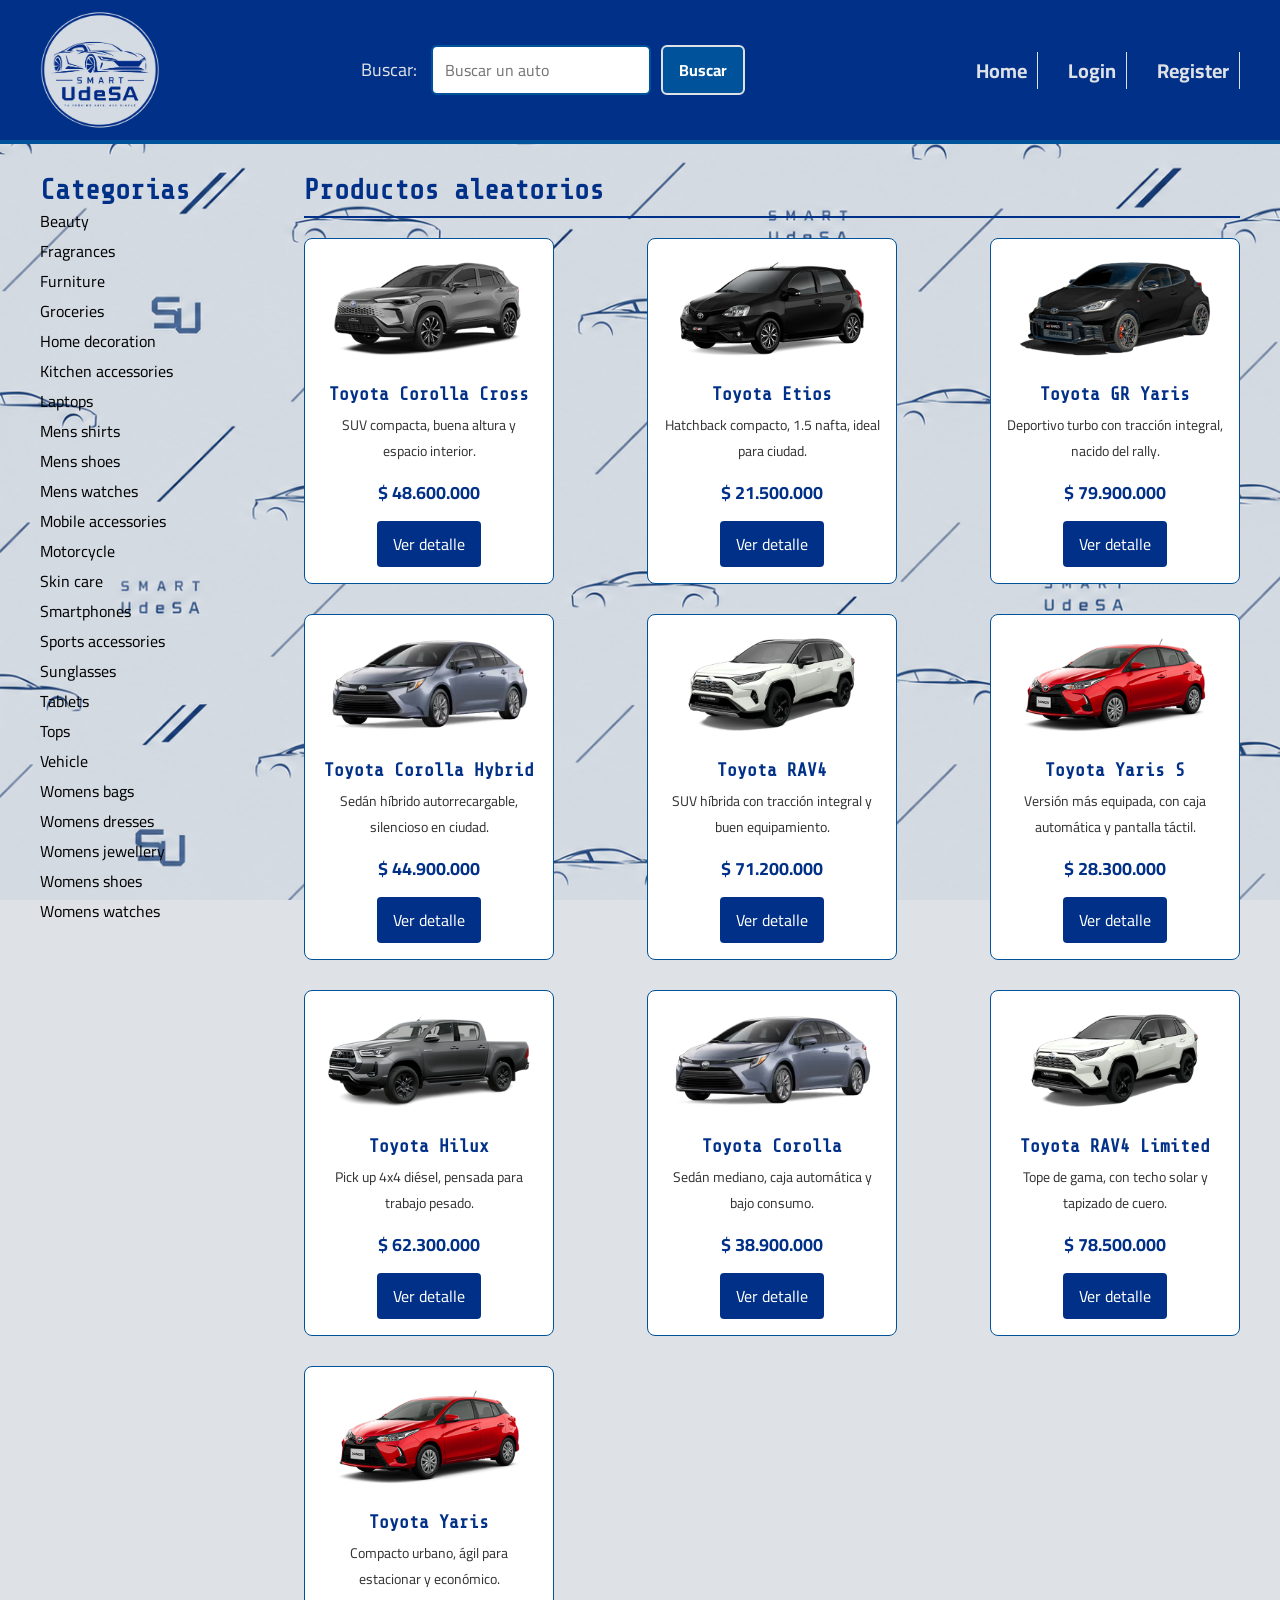
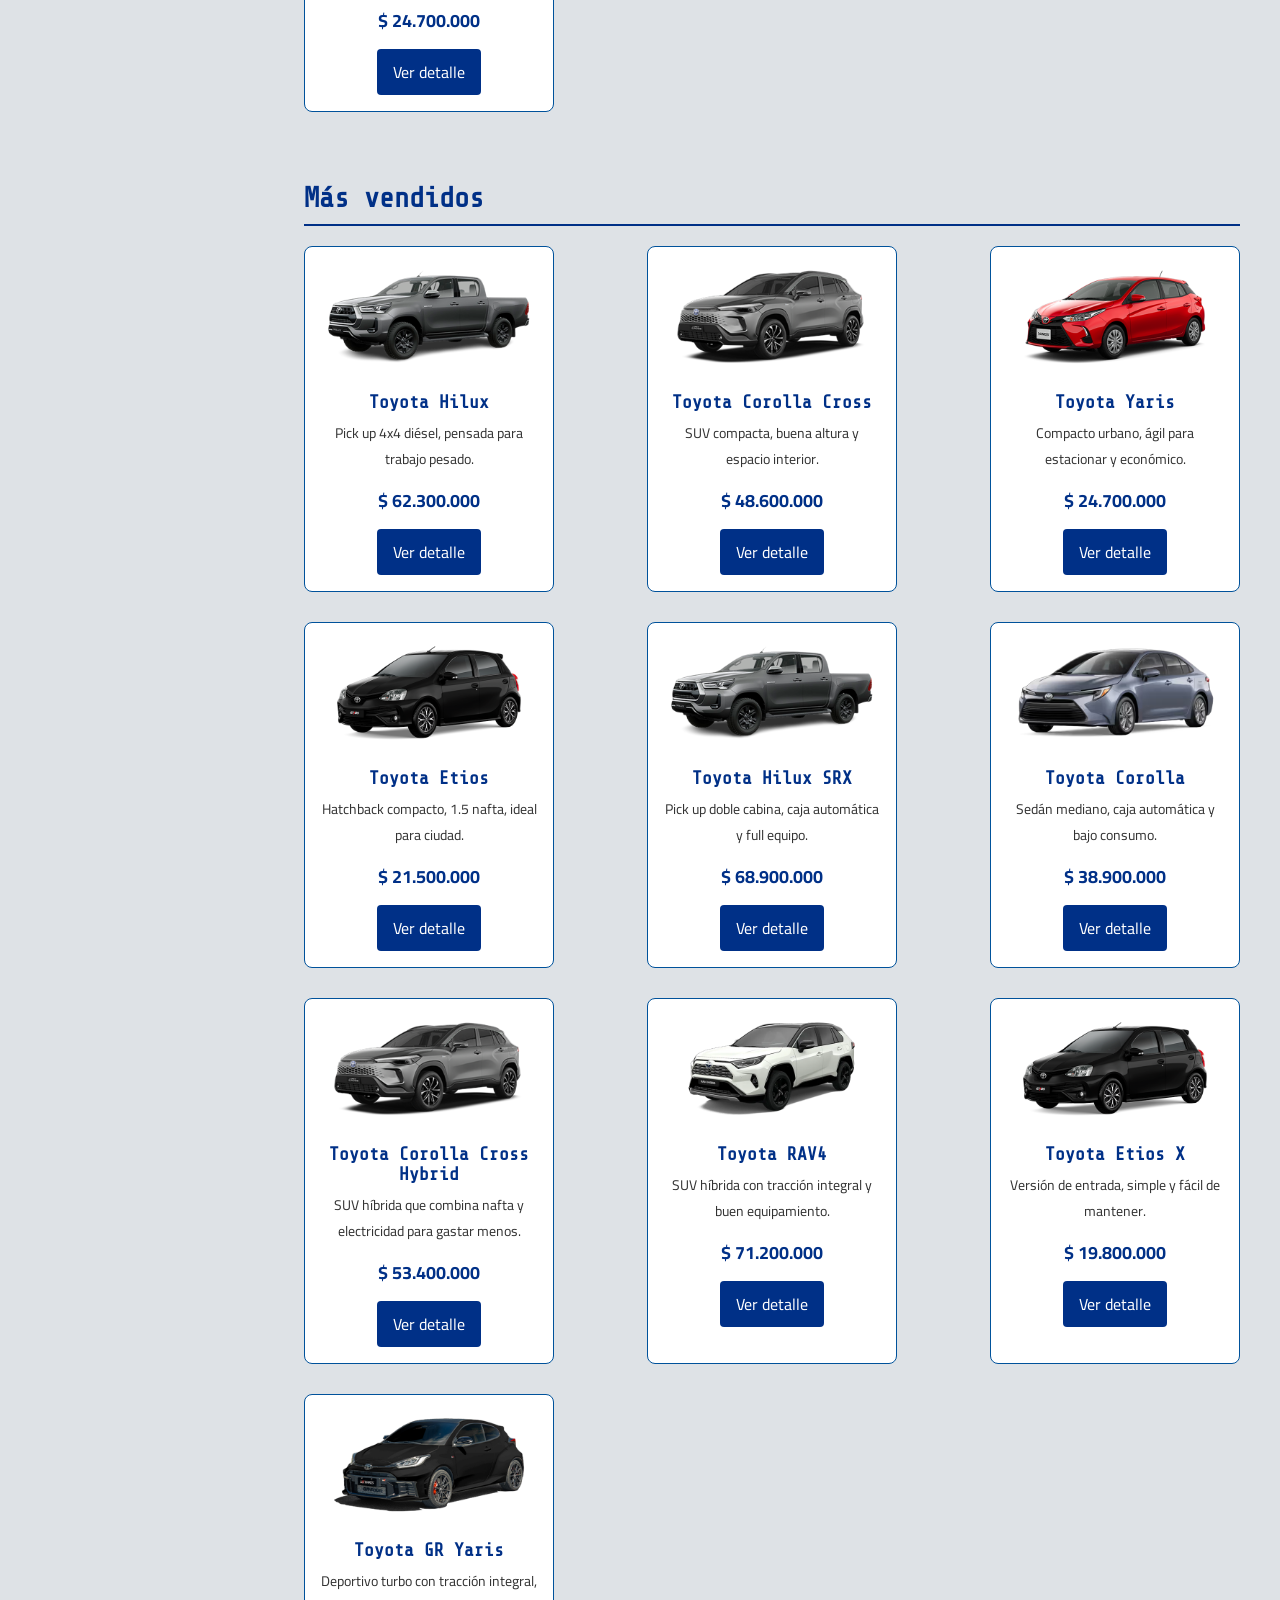
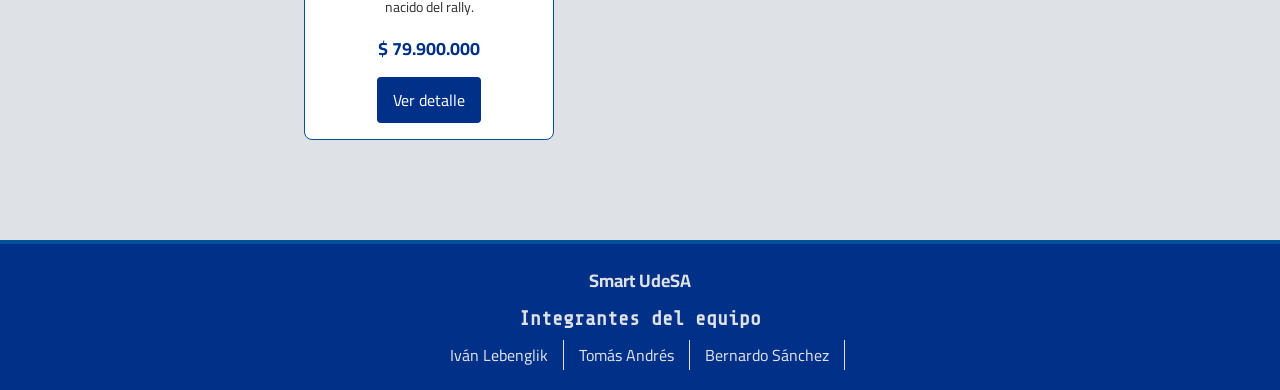
==== index.html @ 61d6f035 "buscador" ====
<!DOCTYPE html>
<html lang="es">

<head>
    <meta charset="UTF-8">
    <meta name="viewport" content="width=device-width, initial-scale=1.0">
    <title>Home | Smart UdeSA</title>
    <link rel="preconnect" href="https://fonts.googleapis.com">
    <link rel="preconnect" href="https://fonts.gstatic.com" crossorigin>
    <link href="https://fonts.googleapis.com/css2?family=Cairo:wght@400;700&amp;family=Share+Tech+Mono&amp;display=swap" rel="stylesheet">
    <link rel="stylesheet" href="./css/styles.css">
</head>

<body>

    <header>

        <a class="logo" href="./index.html">
            <img src="./img/logoSmart.png" alt="Smart UdeSA">
        </a>

         <form class="buscador" action="./search-results.html" method="GET">
            <div>
                <label for="busqueda">Buscar:</label>
                <input id="busqueda" type="text" name="busqueda" value="" placeholder="Buscar un auto">
            </div>
            <div>
                <button type="submit">Buscar</button>
            </div>
        </form>

        <nav class="menu-principal">
            <ul>
                <li><a href="./index.html">Home</a></li>
                <li><a href="./login.html">Login</a></li>
                <li><a href="./register.html">Register</a></li>
            </ul>
        </nav>

       
    </header>

    <main>

        <aside>

            <nav class="nav-categorias">

                <h2>Categorias</h2>

                <ul class="menu-categorias">
                    <li><a href="./category.html">Beauty</a></li>
                    <li><a href="./category.html">Fragrances</a></li>
                    <li><a href="./category.html">Furniture</a></li>
                    <li><a href="./category.html">Groceries</a></li>
                    <li><a href="./category.html">Home decoration</a></li>
                    <li><a href="./category.html">Kitchen accessories</a></li>
                    <li><a href="./category.html">Laptops</a></li>
                    <li><a href="./category.html">Mens shirts</a></li>
                    <li><a href="./category.html">Mens shoes</a></li>
                    <li><a href="./category.html">Mens watches</a></li>
                    <li><a href="./category.html">Mobile accessories</a></li>
                    <li><a href="./category.html">Motorcycle</a></li>
                    <li><a href="./category.html">Skin care</a></li>
                    <li><a href="./category.html">Smartphones</a></li>
                    <li><a href="./category.html">Sports accessories</a></li>
                    <li><a href="./category.html">Sunglasses</a></li>
                    <li><a href="./category.html">Tablets</a></li>
                    <li><a href="./category.html">Tops</a></li>
                    <li><a href="./category.html">Vehicle</a></li>
                    <li><a href="./category.html">Womens bags</a></li>
                    <li><a href="./category.html">Womens dresses</a></li>
                    <li><a href="./category.html">Womens jewellery</a></li>
                    <li><a href="./category.html">Womens shoes</a></li>
                    <li><a href="./category.html">Womens watches</a></li>
                </ul>

            </nav>

        </aside>

        <div class="contenido-home">

            <section class="productos-aleatorios">

                <h2>Productos aleatorios</h2>

                <div class="grilla-home">

                    <article class="producto">
                        <img src="./img/corolla-cross.png" alt="Toyota Corolla Cross">
                        <h3>Toyota Corolla Cross</h3>
                        <p class="descripcion">SUV compacta, buena altura y espacio interior.</p>
                        <p class="precio">$ 48.600.000</p>
                        <a class="ver-detalle" href="./product.html">Ver detalle</a>
                    </article>

                    <article class="producto">
                        <img src="./img/etios.png" alt="Toyota Etios">
                        <h3>Toyota Etios</h3>
                        <p class="descripcion">Hatchback compacto, 1.5 nafta, ideal para ciudad.</p>
                        <p class="precio">$ 21.500.000</p>
                        <a class="ver-detalle" href="./product.html">Ver detalle</a>
                    </article>

                    <article class="producto">
                        <img src="./img/gr-yaris.png" alt="Toyota GR Yaris">
                        <h3>Toyota GR Yaris</h3>
                        <p class="descripcion">Deportivo turbo con tracción integral, nacido del rally.</p>
                        <p class="precio">$ 79.900.000</p>
                        <a class="ver-detalle" href="./product.html">Ver detalle</a>
                    </article>

                    <article class="producto">
                        <img src="./img/corolla.png" alt="Toyota Corolla Hybrid">
                        <h3>Toyota Corolla Hybrid</h3>
                        <p class="descripcion">Sedán híbrido autorrecargable, silencioso en ciudad.</p>
                        <p class="precio">$ 44.900.000</p>
                        <a class="ver-detalle" href="./product.html">Ver detalle</a>
                    </article>

                    <article class="producto">
                        <img src="./img/rav4.png" alt="Toyota RAV4">
                        <h3>Toyota RAV4</h3>
                        <p class="descripcion">SUV híbrida con tracción integral y buen equipamiento.</p>
                        <p class="precio">$ 71.200.000</p>
                        <a class="ver-detalle" href="./product.html">Ver detalle</a>
                    </article>

                    <article class="producto">
                        <img src="./img/yaris.png" alt="Toyota Yaris S">
                        <h3>Toyota Yaris S</h3>
                        <p class="descripcion">Versión más equipada, con caja automática y pantalla táctil.</p>
                        <p class="precio">$ 28.300.000</p>
                        <a class="ver-detalle" href="./product.html">Ver detalle</a>
                    </article>

                    <article class="producto">
                        <img src="./img/hilux.png" alt="Toyota Hilux">
                        <h3>Toyota Hilux</h3>
                        <p class="descripcion">Pick up 4x4 diésel, pensada para trabajo pesado.</p>
                        <p class="precio">$ 62.300.000</p>
                        <a class="ver-detalle" href="./product.html">Ver detalle</a>
                    </article>

                    <article class="producto">
                        <img src="./img/corolla.png" alt="Toyota Corolla">
                        <h3>Toyota Corolla</h3>
                        <p class="descripcion">Sedán mediano, caja automática y bajo consumo.</p>
                        <p class="precio">$ 38.900.000</p>
                        <a class="ver-detalle" href="./product.html">Ver detalle</a>
                    </article>

                    <article class="producto">
                        <img src="./img/rav4.png" alt="Toyota RAV4 Limited">
                        <h3>Toyota RAV4 Limited</h3>
                        <p class="descripcion">Tope de gama, con techo solar y tapizado de cuero.</p>
                        <p class="precio">$ 78.500.000</p>
                        <a class="ver-detalle" href="./product.html">Ver detalle</a>
                    </article>

                    <article class="producto">
                        <img src="./img/yaris.png" alt="Toyota Yaris">
                        <h3>Toyota Yaris</h3>
                        <p class="descripcion">Compacto urbano, ágil para estacionar y económico.</p>
                        <p class="precio">$ 24.700.000</p>
                        <a class="ver-detalle" href="./product.html">Ver detalle</a>
                    </article>

                </div>

            </section>

            <section class="mas-vendidos">

                <h2>Más vendidos</h2>

                <div class="grilla-home">

                    <article class="producto">
                        <img src="./img/hilux.png" alt="Toyota Hilux">
                        <h3>Toyota Hilux</h3>
                        <p class="descripcion">Pick up 4x4 diésel, pensada para trabajo pesado.</p>
                        <p class="precio">$ 62.300.000</p>
                        <a class="ver-detalle" href="./product.html">Ver detalle</a>
                    </article>

                    <article class="producto">
                        <img src="./img/corolla-cross.png" alt="Toyota Corolla Cross">
                        <h3>Toyota Corolla Cross</h3>
                        <p class="descripcion">SUV compacta, buena altura y espacio interior.</p>
                        <p class="precio">$ 48.600.000</p>
                        <a class="ver-detalle" href="./product.html">Ver detalle</a>
                    </article>

                    <article class="producto">
                        <img src="./img/yaris.png" alt="Toyota Yaris">
                        <h3>Toyota Yaris</h3>
                        <p class="descripcion">Compacto urbano, ágil para estacionar y económico.</p>
                        <p class="precio">$ 24.700.000</p>
                        <a class="ver-detalle" href="./product.html">Ver detalle</a>
                    </article>

                    <article class="producto">
                        <img src="./img/etios.png" alt="Toyota Etios">
                        <h3>Toyota Etios</h3>
                        <p class="descripcion">Hatchback compacto, 1.5 nafta, ideal para ciudad.</p>
                        <p class="precio">$ 21.500.000</p>
                        <a class="ver-detalle" href="./product.html">Ver detalle</a>
                    </article>

                    <article class="producto">
                        <img src="./img/hilux.png" alt="Toyota Hilux SRX">
                        <h3>Toyota Hilux SRX</h3>
                        <p class="descripcion">Pick up doble cabina, caja automática y full equipo.</p>
                        <p class="precio">$ 68.900.000</p>
                        <a class="ver-detalle" href="./product.html">Ver detalle</a>
                    </article>

                    <article class="producto">
                        <img src="./img/corolla.png" alt="Toyota Corolla">
                        <h3>Toyota Corolla</h3>
                        <p class="descripcion">Sedán mediano, caja automática y bajo consumo.</p>
                        <p class="precio">$ 38.900.000</p>
                        <a class="ver-detalle" href="./product.html">Ver detalle</a>
                    </article>

                    <article class="producto">
                        <img src="./img/corolla-cross.png" alt="Toyota Corolla Cross Hybrid">
                        <h3>Toyota Corolla Cross Hybrid</h3>
                        <p class="descripcion">SUV híbrida que combina nafta y electricidad para gastar menos.</p>
                        <p class="precio">$ 53.400.000</p>
                        <a class="ver-detalle" href="./product.html">Ver detalle</a>
                    </article>

                    <article class="producto">
                        <img src="./img/rav4.png" alt="Toyota RAV4">
                        <h3>Toyota RAV4</h3>
                        <p class="descripcion">SUV híbrida con tracción integral y buen equipamiento.</p>
                        <p class="precio">$ 71.200.000</p>
                        <a class="ver-detalle" href="./product.html">Ver detalle</a>
                    </article>

                    <article class="producto">
                        <img src="./img/etios.png" alt="Toyota Etios X">
                        <h3>Toyota Etios X</h3>
                        <p class="descripcion">Versión de entrada, simple y fácil de mantener.</p>
                        <p class="precio">$ 19.800.000</p>
                        <a class="ver-detalle" href="./product.html">Ver detalle</a>
                    </article>

                    <article class="producto">
                        <img src="./img/gr-yaris.png" alt="Toyota GR Yaris">
                        <h3>Toyota GR Yaris</h3>
                        <p class="descripcion">Deportivo turbo con tracción integral, nacido del rally.</p>
                        <p class="precio">$ 79.900.000</p>
                        <a class="ver-detalle" href="./product.html">Ver detalle</a>
                    </article>

                </div>

            </section>

        </div>

    </main>

    <footer>

        <p>Smart UdeSA</p>

        <h2>Integrantes del equipo</h2>

        <ul class="integrantes">
            <li>Iván Lebenglik</li>
            <li>Tomás Andrés</li>
            <li>Bernardo Sánchez</li>
        </ul>

    </footer>

</body>

</html>
---- css/styles.css ----
/* 1. Reset y base (Ivan) */

* {
    box-sizing: border-box;
    margin: 0;
    padding: 0;
}

ul,
ol {
    list-style: none;
}

li {
    list-style: none;
}

a {
    text-decoration: none;
    color: #000;
}

body {
    font-family: "Cairo", sans-serif;
    font-size: 16px;
    color: #333333;
    background-color: #dee2e6;
    background-image: url("../img/backSmartUdesa.png");
    background-repeat: no-repeat;
    background-size: cover;
    background-attachment: fixed;
}

h1,
h2,
h3 {
    font-family: "Share Tech Mono", monospace;
    color: #003087;
}

h1 {
    font-size: 36px;
}

h2 {
    font-size: 28px;
}

h3 {
    font-size: 20px;
}

main {
    display: flex;
    flex-direction: row;
    flex-wrap: wrap;
    justify-content: space-between;
    padding: 30px 40px;
}

/* 2. Header y nav superior (Ivan) */

header {
    display: flex;
    flex-direction: row;
    flex-wrap: wrap;
    justify-content: space-between;
    align-items: center;
    padding: 10px 40px;
    background-color: #003087;
    border-bottom: 4px solid #00529B;
}

.logo img {
    display: block;
    width: 120px;
    height: 120px;
}

.menu-principal ul {
    display: flex;
    flex-direction: row;
    justify-content: flex-end;
}

.menu-principal li {
    margin-left: 20px;
    border-right: 1px solid #dee2e6;
}

.menu-principal a {
    padding: 0 10px;
    color: #dee2e6;
    font-size: 20px;
    font-weight: bold;
}

.buscador {
    display: flex;
    flex-direction: row;
    align-items: center;
}

.buscador label {
    margin-right: 10px;
    color: #dee2e6;
    font-size: 18px;
}

.buscador input {
    width: 220px;
    padding: 8px 12px;
    border: 2px solid #00529B;
    border-radius: 6px;
    font-family: "Cairo", sans-serif;
    font-size: 16px;
}

.buscador button {
    margin-left: 10px;
    padding: 8px 16px;
    background-color: #00529B;
    color: #ffffff;
    border: 2px solid #dee2e6;
    border-radius: 6px;
    font-family: "Cairo", sans-serif;
    font-size: 16px;
    font-weight: bold;
}

/* 3. Menu de categorias (Tomas) */

/* 4. Footer (Ivan) */

footer {
    display: flex;
    flex-direction: column;
    align-items: center;
    padding: 20px 40px;
    background-color: #003087;
    color: #dee2e6;
    border-top: 4px solid #00529B;
}

footer p {
    font-size: 18px;
    font-weight: bold;
}

footer h2 {
    margin: 10px 0;
    color: #dee2e6;
    font-size: 20px;
}

.integrantes {
    display: flex;
    flex-direction: row;
    flex-wrap: wrap;
    justify-content: center;
}

.integrantes li {
    padding: 0 15px;
    border-right: 1px solid #dee2e6;
}

/* 5. Tarjeta de producto (Bernardo) */
.producto {
    background-color: #ffffff;
    border: 1px solid #00529B;
    border-radius: 8px;
    padding: 16px;
    width: 250px;
    text-align: center;
}

.producto img {
    width: 100%;
    border-radius: 4px;
}

.producto h3 {
    color: #003087;
    font-size: 18px;
    margin-top: 12px;
    margin-bottom: 8px;
}

.producto .descripcion {
    color: #333333;
    font-size: 14px;
    margin-bottom: 12px;
}

.producto .precio {
    color: #003087;
    font-size: 18px;
    font-weight: bold;
    margin-bottom: 12px;
}

.producto .ver-detalle {
    display: inline-block;
    background-color: #003087;
    color: #ffffff;
    padding: 8px 16px;
    border-radius: 4px;
    text-decoration: none;
}

/* 6. Home (Ivan) */

.contenido-home {
    width: 78%;
}

.productos-aleatorios,
.mas-vendidos {
    width: 100%;
    margin-bottom: 40px;
}

.productos-aleatorios h2,
.mas-vendidos h2 {
    margin-bottom: 20px;
    padding-bottom: 10px;
    border-bottom: 2px solid #003087;
}

.grilla-home {
    display: flex;
    flex-direction: row;
    flex-wrap: wrap;
    justify-content: space-between;
}

.grilla-home article {
    margin-bottom: 30px;
}

/* 7. Categoria y busqueda (Bernardo) */

/* 8. Detalle de producto (Tomas) */

/* 9. Login y registro (Tomas) */

.button{
    font-size: 20px;
    padding: 8px 16px;
}

.login{
width: 400px;
margin: 150px auto;
padding: 30px;
 justify-content: center;
 align-items: center;
 font-size: 20px;
 background-color: #dee2e6;
 border: solid #003087;

}

.login-field{
   width: 100%;
   border: 2px solid #003087;
   padding: 12px;
   margin: 15px 0;
   box-sizing: border-box;
}

.login-field2{
width: 100%;
     margin: 15px 0;
  
}

.register{
width: 400px;
    margin: 150px auto;
    padding: 30px;
    text-align: left;
    font-size: 20px;
   background-color: #dee2e6;
    border: solid  #003087;
}

.register-field{
     width: 100%;
     border: 2px solid  #003087;
     padding: 12px;
     margin: 15px 0;
     box-sizing: border-box;
}

.register-field2{
width: 100%;
     margin: 15px 0;
   
}

.producto1{
    display: flex;
    margin: 15px;
    width: 1180px;
    justify-content: space-around;
    flex-wrap: wrap;
    flex-direction: row;
    padding: 50px;

}




/* ========== RESPONSIVE (siempre al final) ========== */
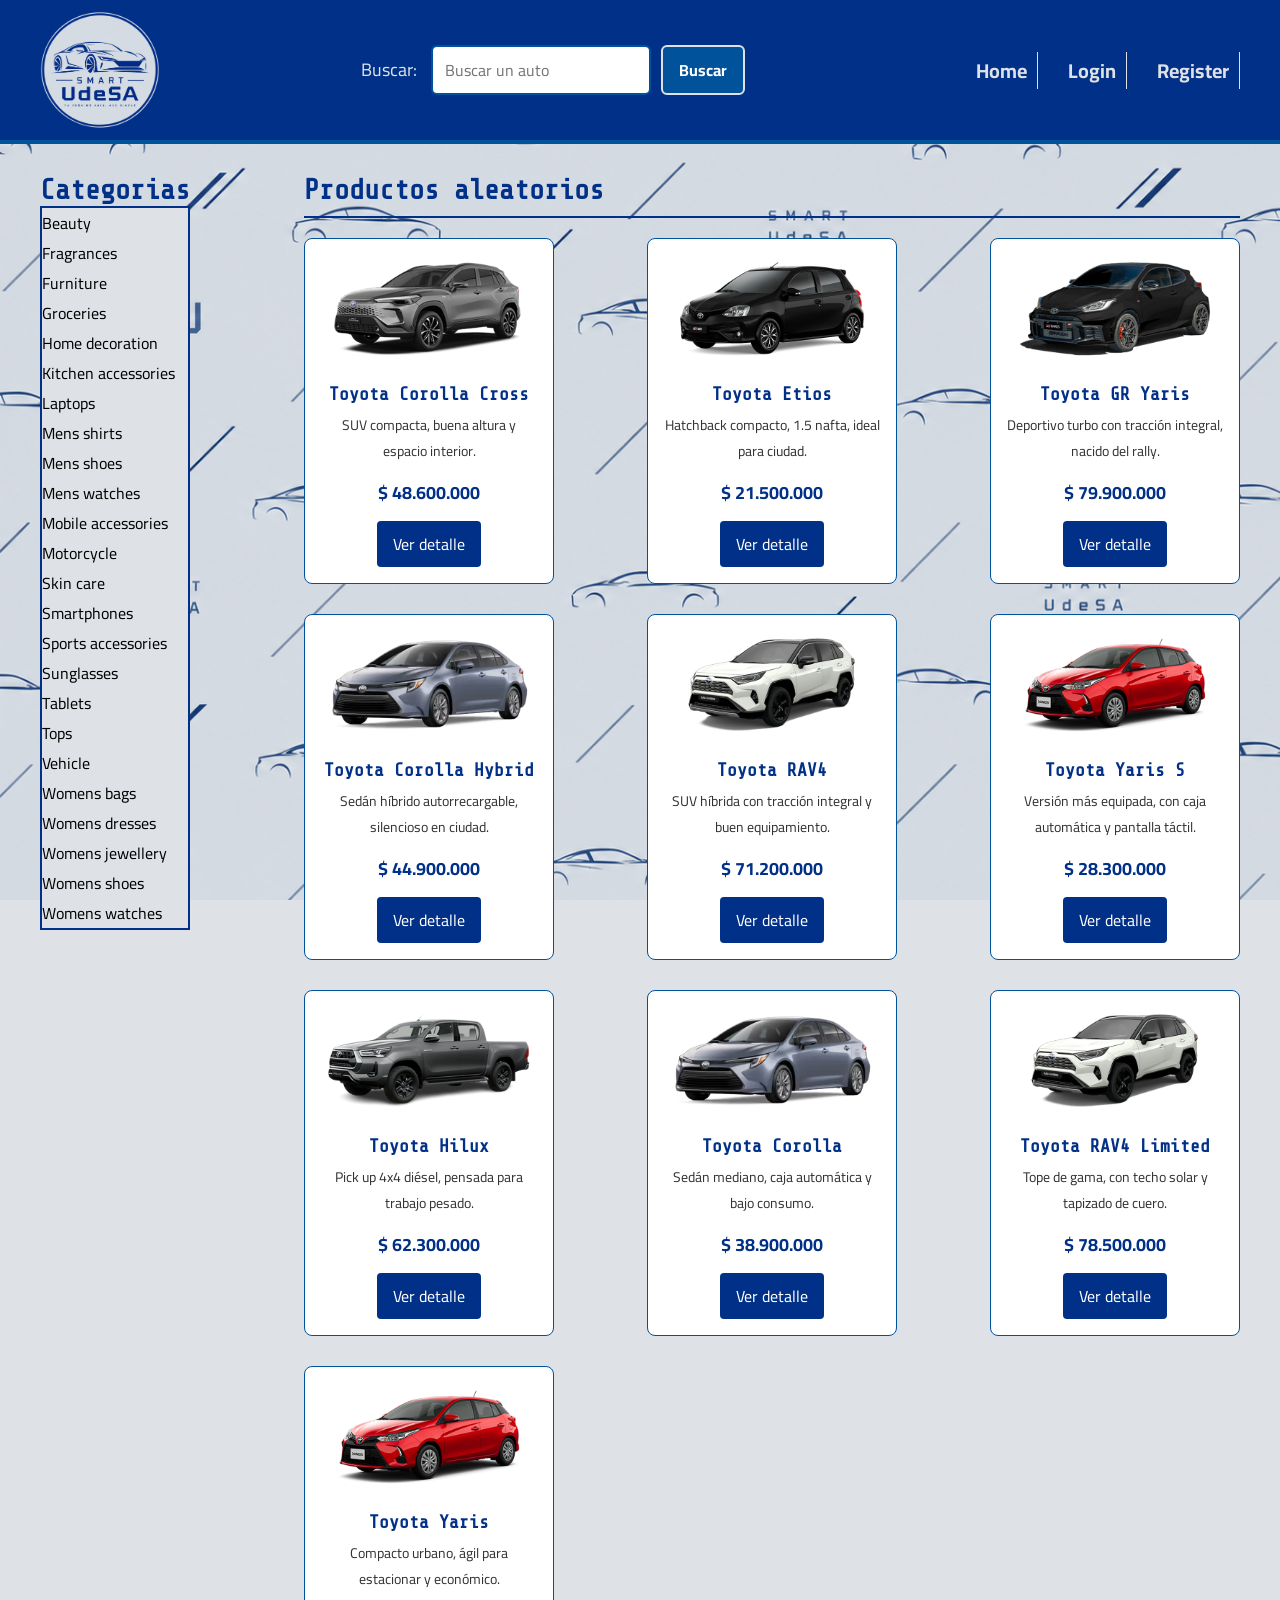
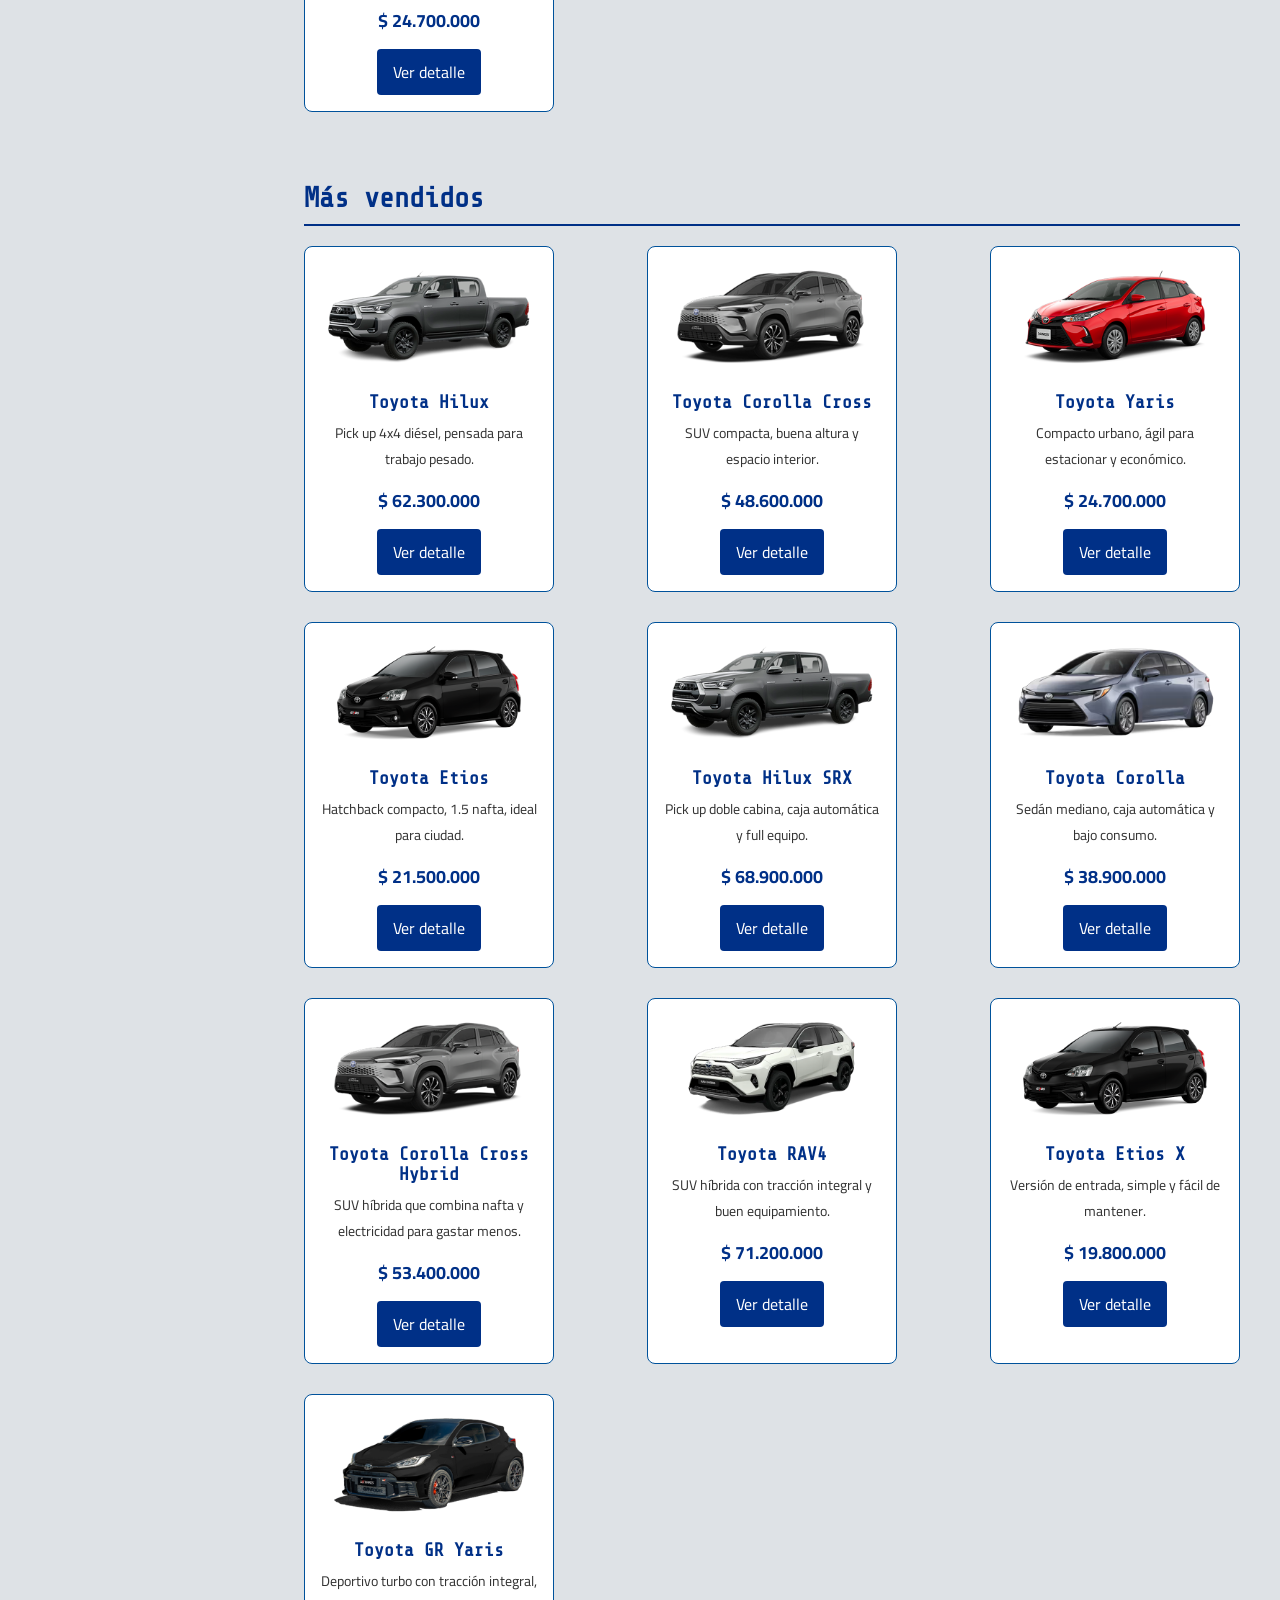
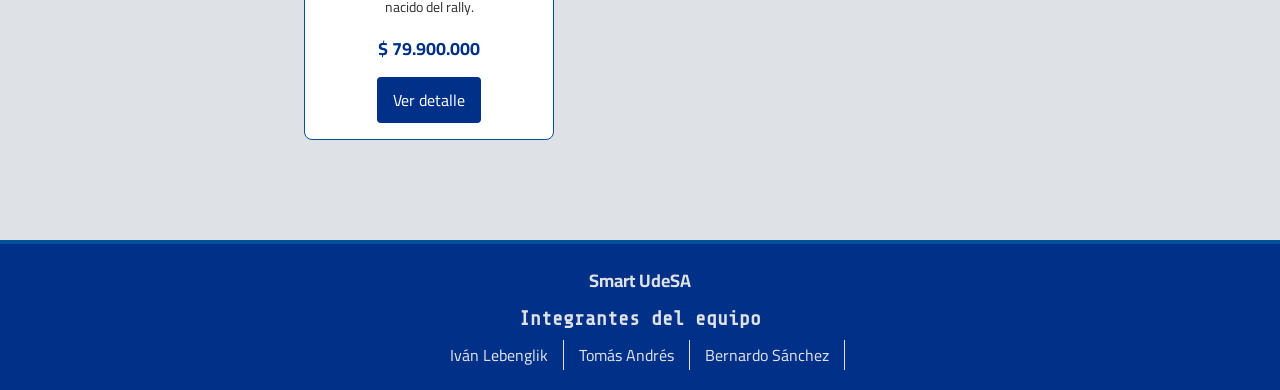
==== commit 60cb87e9: "detalles" ====
--- a/index.html
+++ b/index.html
@@ -19,7 +19,7 @@
             <img src="./img/logoSmart.png" alt="Smart UdeSA">
         </a>
 
-         <form class="buscador" action="./search-results.html" method="GET">
+         <form class="buscador" action="./product.html" method="GET">
             <div>
                 <label for="busqueda">Buscar:</label>
                 <input id="busqueda" type="text" name="busqueda" value="" placeholder="Buscar un auto">
--- a/css/styles.css
+++ b/css/styles.css
@@ -311,6 +311,10 @@
 
 }
 
+.menu-categorias{
+    background-color: #dee2e6;
+    border: 2px solid #003087;
+}
 
 
 
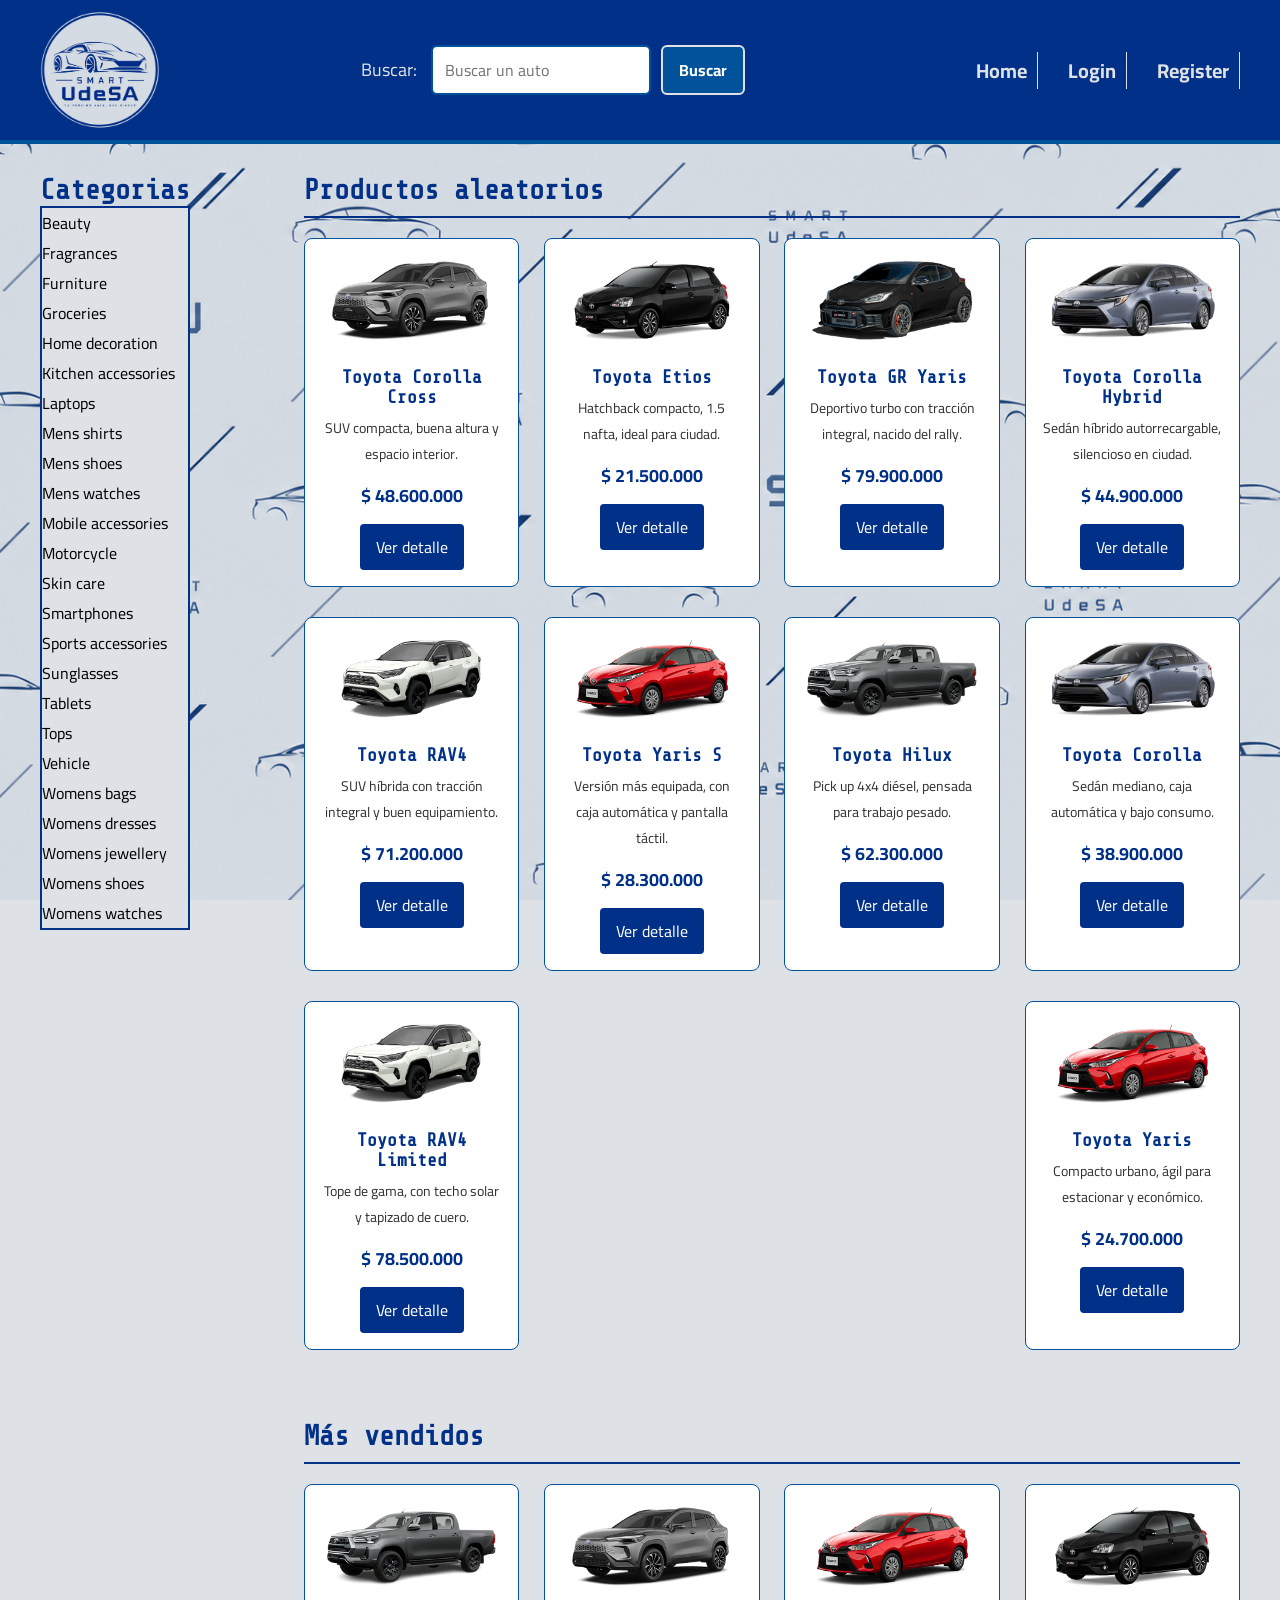
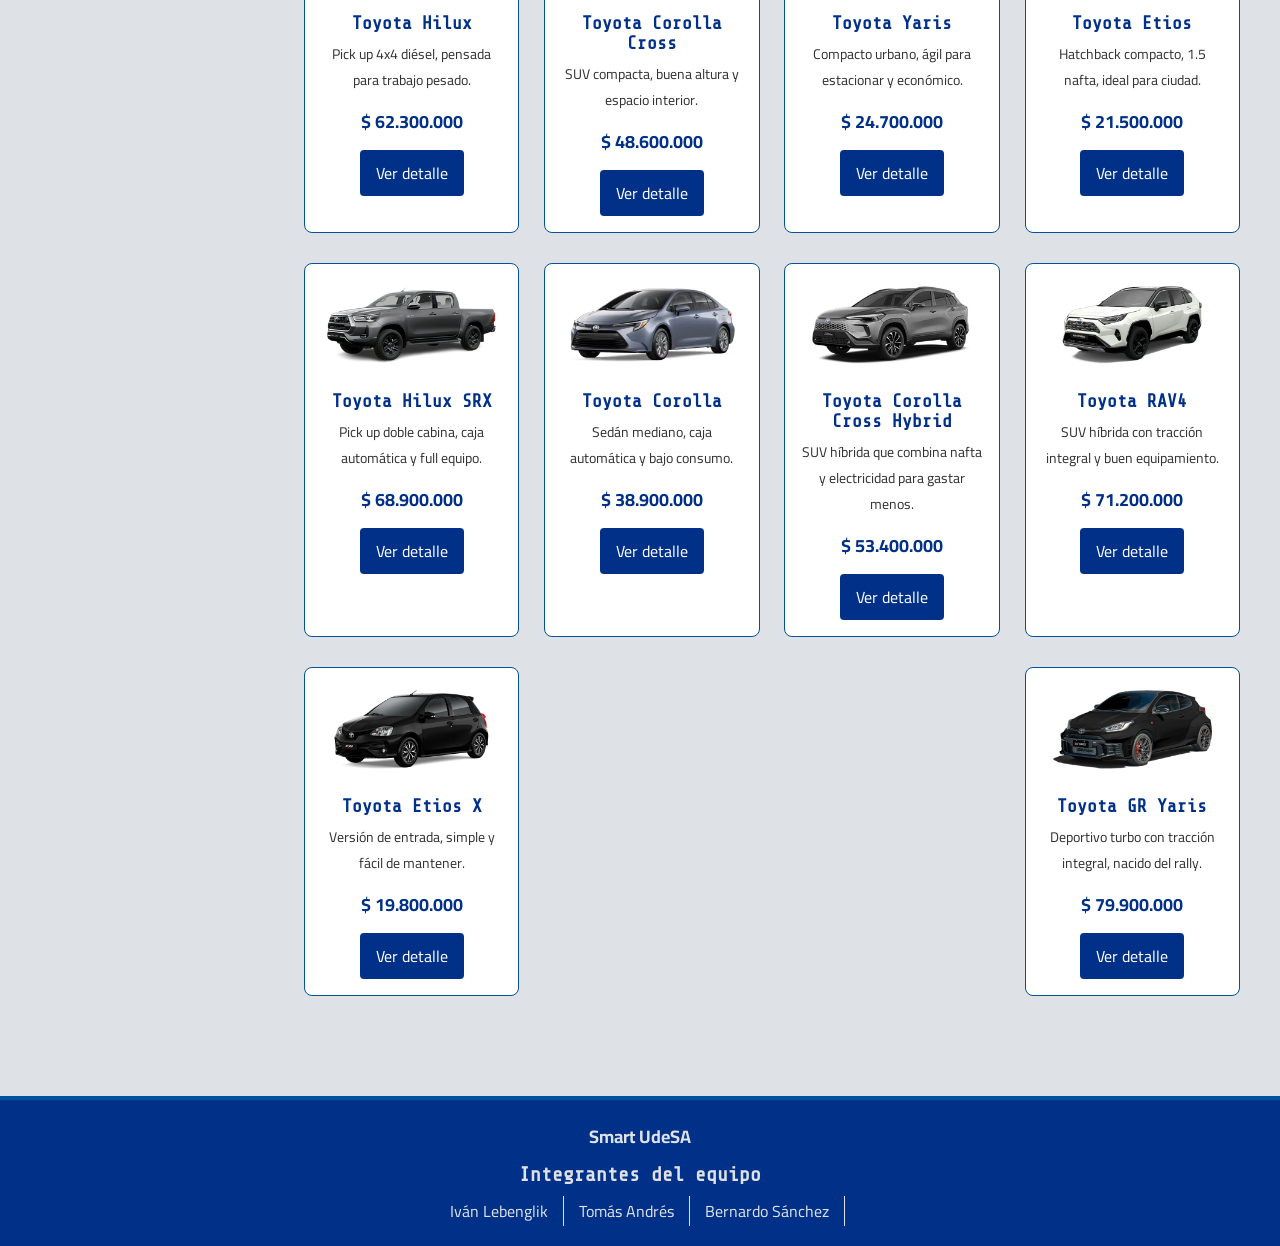
==== commit 807b5bfb: "menu de categorias en category y arreglos de consigna" ====
--- a/index.html
+++ b/index.html
@@ -16,10 +16,10 @@
     <header>
 
         <a class="logo" href="./index.html">
-            <img src="./img/logoSmart.png" alt="Smart UdeSA">
+            <img src="./img/logo-smart.png" alt="Smart UdeSA">
         </a>
 
-         <form class="buscador" action="./product.html" method="GET">
+        <form class="buscador" action="./search-results.html" method="GET">
             <div>
                 <label for="busqueda">Buscar:</label>
                 <input id="busqueda" type="text" name="busqueda" value="" placeholder="Buscar un auto">
@@ -37,7 +37,6 @@
             </ul>
         </nav>
 
-       
     </header>
 
     <main>
--- a/css/styles.css
+++ b/css/styles.css
@@ -25,7 +25,7 @@
     font-size: 16px;
     color: #333333;
     background-color: #dee2e6;
-    background-image: url("../img/backSmartUdesa.png");
+    background-image: url("../img/fondo-smart.png");
     background-repeat: no-repeat;
     background-size: cover;
     background-attachment: fixed;
@@ -130,6 +130,11 @@
 
 /* 3. Menu de categorias (Tomas) */
 
+.menu-categorias {
+    background-color: #dee2e6;
+    border: 2px solid #003087;
+}
+
 /* 4. Footer (Ivan) */
 
 footer {
@@ -171,7 +176,7 @@
     border: 1px solid #00529B;
     border-radius: 8px;
     padding: 16px;
-    width: 250px;
+    width: 23%;
     text-align: center;
 }
 
@@ -241,81 +246,102 @@
 
 /* 7. Categoria y busqueda (Bernardo) */
 
+.categoria,
+.resultados {
+    width: 78%;
+}
+
+.categoria h1,
+.resultados h1 {
+    margin-bottom: 20px;
+    padding-bottom: 10px;
+    border-bottom: 2px solid #003087;
+}
+
+.grilla-productos {
+    display: flex;
+    flex-direction: row;
+    flex-wrap: wrap;
+    justify-content: space-between;
+}
+
+.grilla-productos .producto {
+    margin-bottom: 30px;
+}
+
 /* 8. Detalle de producto (Tomas) */
 
+.contenido-producto {
+    width: 78%;
+}
+
+.detalle-producto,
+.reviews {
+    background-color: #dee2e6;
+    border: 1px solid #003087;
+    border-radius: 8px;
+    padding: 20px;
+    margin: 20px;
+}
+
 /* 9. Login y registro (Tomas) */
 
-.button{
+.button {
     font-size: 20px;
     padding: 8px 16px;
 }
 
-.login{
-width: 400px;
-margin: 150px auto;
-padding: 30px;
- justify-content: center;
- align-items: center;
- font-size: 20px;
- background-color: #dee2e6;
- border: solid #003087;
-
-}
-
-.login-field{
-   width: 100%;
-   border: 2px solid #003087;
-   padding: 12px;
-   margin: 15px 0;
-   box-sizing: border-box;
-}
-
-.login-field2{
-width: 100%;
-     margin: 15px 0;
-  
-}
-
-.register{
-width: 400px;
-    margin: 150px auto;
-    padding: 30px;
-    text-align: left;
-    font-size: 20px;
-   background-color: #dee2e6;
-    border: solid  #003087;
-}
-
-.register-field{
-     width: 100%;
-     border: 2px solid  #003087;
-     padding: 12px;
-     margin: 15px 0;
-     box-sizing: border-box;
-}
-
-.register-field2{
-width: 100%;
-     margin: 15px 0;
-   
-}
-
-.producto1{
-    display: flex;
-    margin: 15px;
-    width: 1180px;
-    justify-content: space-around;
-    flex-wrap: wrap;
-    flex-direction: row;
-    padding: 50px;
-
-}
-
-.menu-categorias{
-    background-color: #dee2e6;
+.login {
+    width: 400px;
+    padding: 15px;
+    font-size: 20px;
+    background-color: #dee2e6;
+    border: 3px solid #003087;
+}
+
+.login-field {
+    width: 100%;
     border: 2px solid #003087;
-}
-
-
+    padding: 12px;
+    margin: 15px 0;
+}
+
+.login-accion {
+    width: 100%;
+    margin: 15px 0;
+}
+
+.register {
+    width: 400px;
+    padding: 15px;
+    font-size: 20px;
+    background-color: #dee2e6;
+    border: 3px solid #003087;
+}
+
+.formulario-centrado {
+    height: 80vh;
+    justify-content: center;
+    align-items: center;
+}
+
+.register-field {
+    width: 100%;
+    border: 2px solid #003087;
+    padding: 12px;
+    margin: 15px 0;
+}
+
+.register-accion {
+    width: 100%;
+    margin: 15px 0;
+}
 
 /* ========== RESPONSIVE (siempre al final) ========== */
+
+@media (max-width:420px){
+    
+}
+
+
+
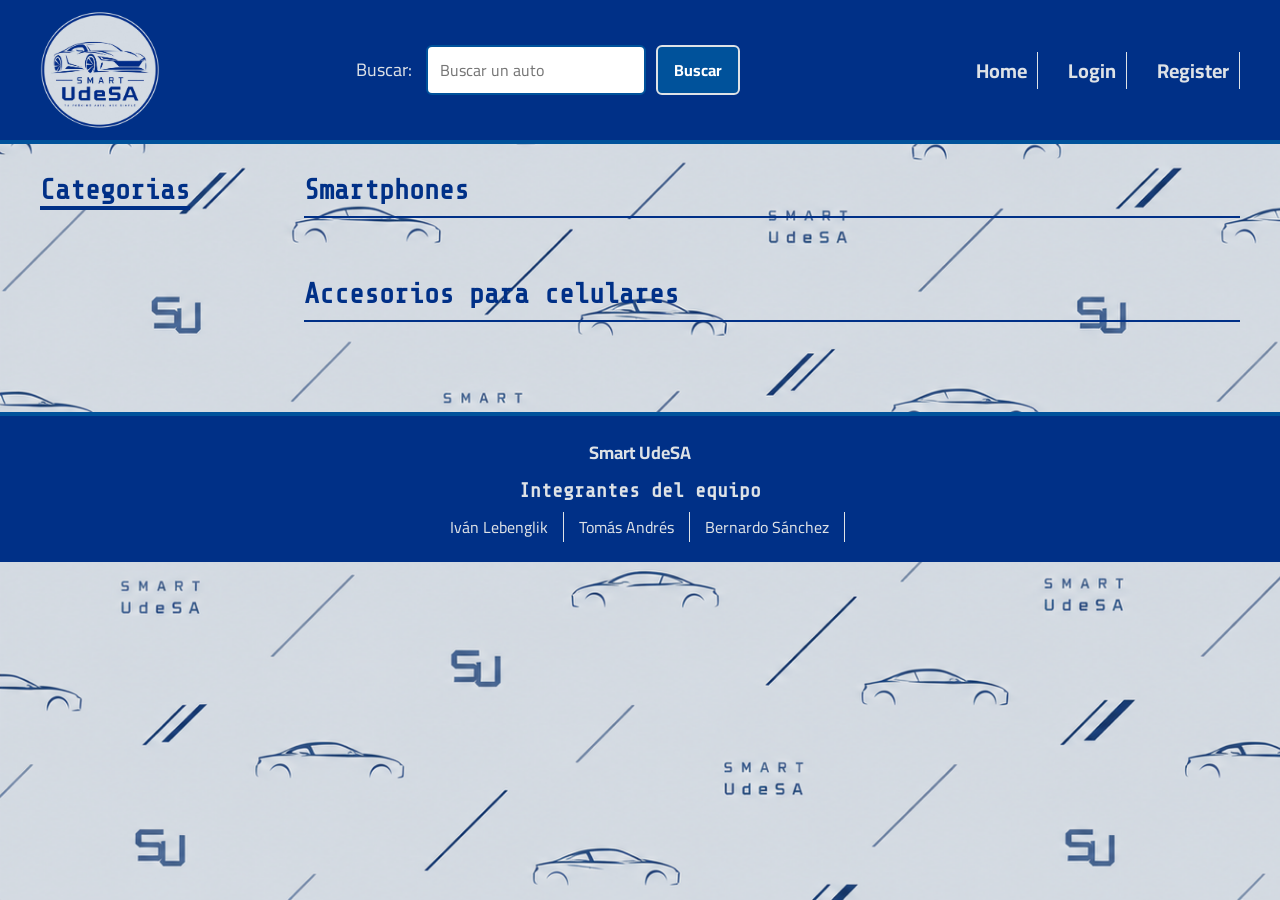
==== commit 729a4111: "js del home, buscador y menu de categorias" ====
--- a/index.html
+++ b/index.html
@@ -27,13 +27,16 @@
             <div>
                 <button type="submit">Buscar</button>
             </div>
+            <p class="error-buscador"></p>
         </form>
 
         <nav class="menu-principal">
             <ul>
                 <li><a href="./index.html">Home</a></li>
-                <li><a href="./login.html">Login</a></li>
-                <li><a href="./register.html">Register</a></li>
+                <li class="item-login"><a href="./login.html">Login</a></li>
+                <li class="item-register"><a href="./register.html">Register</a></li>
+                <li class="item-bienvenida"></li>
+                <li class="item-logout"><a href="#">Logout</a></li>
             </ul>
         </nav>
 
@@ -48,30 +51,6 @@
                 <h2>Categorias</h2>
 
                 <ul class="menu-categorias">
-                    <li><a href="./category.html">Beauty</a></li>
-                    <li><a href="./category.html">Fragrances</a></li>
-                    <li><a href="./category.html">Furniture</a></li>
-                    <li><a href="./category.html">Groceries</a></li>
-                    <li><a href="./category.html">Home decoration</a></li>
-                    <li><a href="./category.html">Kitchen accessories</a></li>
-                    <li><a href="./category.html">Laptops</a></li>
-                    <li><a href="./category.html">Mens shirts</a></li>
-                    <li><a href="./category.html">Mens shoes</a></li>
-                    <li><a href="./category.html">Mens watches</a></li>
-                    <li><a href="./category.html">Mobile accessories</a></li>
-                    <li><a href="./category.html">Motorcycle</a></li>
-                    <li><a href="./category.html">Skin care</a></li>
-                    <li><a href="./category.html">Smartphones</a></li>
-                    <li><a href="./category.html">Sports accessories</a></li>
-                    <li><a href="./category.html">Sunglasses</a></li>
-                    <li><a href="./category.html">Tablets</a></li>
-                    <li><a href="./category.html">Tops</a></li>
-                    <li><a href="./category.html">Vehicle</a></li>
-                    <li><a href="./category.html">Womens bags</a></li>
-                    <li><a href="./category.html">Womens dresses</a></li>
-                    <li><a href="./category.html">Womens jewellery</a></li>
-                    <li><a href="./category.html">Womens shoes</a></li>
-                    <li><a href="./category.html">Womens watches</a></li>
                 </ul>
 
             </nav>
@@ -80,181 +59,21 @@
 
         <div class="contenido-home">
 
-            <section class="productos-aleatorios">
+            <section class="celulares">
 
-                <h2>Productos aleatorios</h2>
+                <h2>Smartphones</h2>
 
                 <div class="grilla-home">
-
-                    <article class="producto">
-                        <img src="./img/corolla-cross.png" alt="Toyota Corolla Cross">
-                        <h3>Toyota Corolla Cross</h3>
-                        <p class="descripcion">SUV compacta, buena altura y espacio interior.</p>
-                        <p class="precio">$ 48.600.000</p>
-                        <a class="ver-detalle" href="./product.html">Ver detalle</a>
-                    </article>
-
-                    <article class="producto">
-                        <img src="./img/etios.png" alt="Toyota Etios">
-                        <h3>Toyota Etios</h3>
-                        <p class="descripcion">Hatchback compacto, 1.5 nafta, ideal para ciudad.</p>
-                        <p class="precio">$ 21.500.000</p>
-                        <a class="ver-detalle" href="./product.html">Ver detalle</a>
-                    </article>
-
-                    <article class="producto">
-                        <img src="./img/gr-yaris.png" alt="Toyota GR Yaris">
-                        <h3>Toyota GR Yaris</h3>
-                        <p class="descripcion">Deportivo turbo con tracción integral, nacido del rally.</p>
-                        <p class="precio">$ 79.900.000</p>
-                        <a class="ver-detalle" href="./product.html">Ver detalle</a>
-                    </article>
-
-                    <article class="producto">
-                        <img src="./img/corolla.png" alt="Toyota Corolla Hybrid">
-                        <h3>Toyota Corolla Hybrid</h3>
-                        <p class="descripcion">Sedán híbrido autorrecargable, silencioso en ciudad.</p>
-                        <p class="precio">$ 44.900.000</p>
-                        <a class="ver-detalle" href="./product.html">Ver detalle</a>
-                    </article>
-
-                    <article class="producto">
-                        <img src="./img/rav4.png" alt="Toyota RAV4">
-                        <h3>Toyota RAV4</h3>
-                        <p class="descripcion">SUV híbrida con tracción integral y buen equipamiento.</p>
-                        <p class="precio">$ 71.200.000</p>
-                        <a class="ver-detalle" href="./product.html">Ver detalle</a>
-                    </article>
-
-                    <article class="producto">
-                        <img src="./img/yaris.png" alt="Toyota Yaris S">
-                        <h3>Toyota Yaris S</h3>
-                        <p class="descripcion">Versión más equipada, con caja automática y pantalla táctil.</p>
-                        <p class="precio">$ 28.300.000</p>
-                        <a class="ver-detalle" href="./product.html">Ver detalle</a>
-                    </article>
-
-                    <article class="producto">
-                        <img src="./img/hilux.png" alt="Toyota Hilux">
-                        <h3>Toyota Hilux</h3>
-                        <p class="descripcion">Pick up 4x4 diésel, pensada para trabajo pesado.</p>
-                        <p class="precio">$ 62.300.000</p>
-                        <a class="ver-detalle" href="./product.html">Ver detalle</a>
-                    </article>
-
-                    <article class="producto">
-                        <img src="./img/corolla.png" alt="Toyota Corolla">
-                        <h3>Toyota Corolla</h3>
-                        <p class="descripcion">Sedán mediano, caja automática y bajo consumo.</p>
-                        <p class="precio">$ 38.900.000</p>
-                        <a class="ver-detalle" href="./product.html">Ver detalle</a>
-                    </article>
-
-                    <article class="producto">
-                        <img src="./img/rav4.png" alt="Toyota RAV4 Limited">
-                        <h3>Toyota RAV4 Limited</h3>
-                        <p class="descripcion">Tope de gama, con techo solar y tapizado de cuero.</p>
-                        <p class="precio">$ 78.500.000</p>
-                        <a class="ver-detalle" href="./product.html">Ver detalle</a>
-                    </article>
-
-                    <article class="producto">
-                        <img src="./img/yaris.png" alt="Toyota Yaris">
-                        <h3>Toyota Yaris</h3>
-                        <p class="descripcion">Compacto urbano, ágil para estacionar y económico.</p>
-                        <p class="precio">$ 24.700.000</p>
-                        <a class="ver-detalle" href="./product.html">Ver detalle</a>
-                    </article>
 
                 </div>
 
             </section>
 
-            <section class="mas-vendidos">
+            <section class="accesorios">
 
-                <h2>Más vendidos</h2>
+                <h2>Accesorios para celulares</h2>
 
                 <div class="grilla-home">
-
-                    <article class="producto">
-                        <img src="./img/hilux.png" alt="Toyota Hilux">
-                        <h3>Toyota Hilux</h3>
-                        <p class="descripcion">Pick up 4x4 diésel, pensada para trabajo pesado.</p>
-                        <p class="precio">$ 62.300.000</p>
-                        <a class="ver-detalle" href="./product.html">Ver detalle</a>
-                    </article>
-
-                    <article class="producto">
-                        <img src="./img/corolla-cross.png" alt="Toyota Corolla Cross">
-                        <h3>Toyota Corolla Cross</h3>
-                        <p class="descripcion">SUV compacta, buena altura y espacio interior.</p>
-                        <p class="precio">$ 48.600.000</p>
-                        <a class="ver-detalle" href="./product.html">Ver detalle</a>
-                    </article>
-
-                    <article class="producto">
-                        <img src="./img/yaris.png" alt="Toyota Yaris">
-                        <h3>Toyota Yaris</h3>
-                        <p class="descripcion">Compacto urbano, ágil para estacionar y económico.</p>
-                        <p class="precio">$ 24.700.000</p>
-                        <a class="ver-detalle" href="./product.html">Ver detalle</a>
-                    </article>
-
-                    <article class="producto">
-                        <img src="./img/etios.png" alt="Toyota Etios">
-                        <h3>Toyota Etios</h3>
-                        <p class="descripcion">Hatchback compacto, 1.5 nafta, ideal para ciudad.</p>
-                        <p class="precio">$ 21.500.000</p>
-                        <a class="ver-detalle" href="./product.html">Ver detalle</a>
-                    </article>
-
-                    <article class="producto">
-                        <img src="./img/hilux.png" alt="Toyota Hilux SRX">
-                        <h3>Toyota Hilux SRX</h3>
-                        <p class="descripcion">Pick up doble cabina, caja automática y full equipo.</p>
-                        <p class="precio">$ 68.900.000</p>
-                        <a class="ver-detalle" href="./product.html">Ver detalle</a>
-                    </article>
-
-                    <article class="producto">
-                        <img src="./img/corolla.png" alt="Toyota Corolla">
-                        <h3>Toyota Corolla</h3>
-                        <p class="descripcion">Sedán mediano, caja automática y bajo consumo.</p>
-                        <p class="precio">$ 38.900.000</p>
-                        <a class="ver-detalle" href="./product.html">Ver detalle</a>
-                    </article>
-
-                    <article class="producto">
-                        <img src="./img/corolla-cross.png" alt="Toyota Corolla Cross Hybrid">
-                        <h3>Toyota Corolla Cross Hybrid</h3>
-                        <p class="descripcion">SUV híbrida que combina nafta y electricidad para gastar menos.</p>
-                        <p class="precio">$ 53.400.000</p>
-                        <a class="ver-detalle" href="./product.html">Ver detalle</a>
-                    </article>
-
-                    <article class="producto">
-                        <img src="./img/rav4.png" alt="Toyota RAV4">
-                        <h3>Toyota RAV4</h3>
-                        <p class="descripcion">SUV híbrida con tracción integral y buen equipamiento.</p>
-                        <p class="precio">$ 71.200.000</p>
-                        <a class="ver-detalle" href="./product.html">Ver detalle</a>
-                    </article>
-
-                    <article class="producto">
-                        <img src="./img/etios.png" alt="Toyota Etios X">
-                        <h3>Toyota Etios X</h3>
-                        <p class="descripcion">Versión de entrada, simple y fácil de mantener.</p>
-                        <p class="precio">$ 19.800.000</p>
-                        <a class="ver-detalle" href="./product.html">Ver detalle</a>
-                    </article>
-
-                    <article class="producto">
-                        <img src="./img/gr-yaris.png" alt="Toyota GR Yaris">
-                        <h3>Toyota GR Yaris</h3>
-                        <p class="descripcion">Deportivo turbo con tracción integral, nacido del rally.</p>
-                        <p class="precio">$ 79.900.000</p>
-                        <a class="ver-detalle" href="./product.html">Ver detalle</a>
-                    </article>
 
                 </div>
 
@@ -277,7 +96,11 @@
         </ul>
 
     </footer>
-
+    <script src="./js/index.js"></script>
+    <script src="./js/saludo.js"></script>
+    <script src="./js/logout.js"></script>
+    <script src="./js/buscador.js"></script>
+    <script src="./js/categorias.js"></script>
 </body>
 
 </html>
--- a/css/styles.css
+++ b/css/styles.css
@@ -1,5 +1,3 @@
-/* 1. Reset y base (Ivan) */
-
 * {
     box-sizing: border-box;
     margin: 0;
@@ -57,8 +55,6 @@
     justify-content: space-between;
     padding: 30px 40px;
 }
-
-/* 2. Header y nav superior (Ivan) */
 
 header {
     display: flex;
@@ -128,14 +124,21 @@
     font-weight: bold;
 }
 
-/* 3. Menu de categorias (Tomas) */
+.error-buscador {
+    margin-left: 10px;
+    color: #ffffff;
+}
+
+.item-bienvenida {
+    padding: 0 10px;
+    color: #dee2e6;
+    font-size: 20px;
+}
 
 .menu-categorias {
     background-color: #dee2e6;
     border: 2px solid #003087;
 }
-
-/* 4. Footer (Ivan) */
 
 footer {
     display: flex;
@@ -170,7 +173,6 @@
     border-right: 1px solid #dee2e6;
 }
 
-/* 5. Tarjeta de producto (Bernardo) */
 .producto {
     background-color: #ffffff;
     border: 1px solid #00529B;
@@ -214,20 +216,18 @@
     text-decoration: none;
 }
 
-/* 6. Home (Ivan) */
-
 .contenido-home {
     width: 78%;
 }
 
-.productos-aleatorios,
-.mas-vendidos {
+.celulares,
+.accesorios {
     width: 100%;
     margin-bottom: 40px;
 }
 
-.productos-aleatorios h2,
-.mas-vendidos h2 {
+.celulares h2,
+.accesorios h2 {
     margin-bottom: 20px;
     padding-bottom: 10px;
     border-bottom: 2px solid #003087;
@@ -243,8 +243,6 @@
 .grilla-home article {
     margin-bottom: 30px;
 }
-
-/* 7. Categoria y busqueda (Bernardo) */
 
 .categoria,
 .resultados {
@@ -269,10 +267,12 @@
     margin-bottom: 30px;
 }
 
-/* 8. Detalle de producto (Tomas) */
-
 .contenido-producto {
     width: 78%;
+}
+
+.detalle-producto img {
+    width: 60%;
 }
 
 .detalle-producto,
@@ -284,8 +284,6 @@
     margin: 20px;
 }
 
-/* 9. Login y registro (Tomas) */
-
 .button {
     font-size: 20px;
     padding: 8px 16px;
@@ -320,6 +318,8 @@
 }
 
 .formulario-centrado {
+    display: flex;
+    width: 78%;
     height: 80vh;
     justify-content: center;
     align-items: center;
@@ -337,11 +337,200 @@
     margin: 15px 0;
 }
 
-/* ========== RESPONSIVE (siempre al final) ========== */
-
-@media (max-width:420px){
-    
-}
-
-
-
+@media (max-width: 768px) {
+
+    main {
+        padding: 20px;
+    }
+
+}
+
+@media (max-width: 450px) {
+
+    main {
+        padding: 20px 10px;
+    }
+
+    h1 {
+        font-size: 28px;
+    }
+
+    h2 {
+        font-size: 24px;
+    }
+
+}
+
+@media (max-width: 768px) {
+
+    header {
+        padding: 10px 20px;
+    }
+
+    .logo {
+        order: 1;
+    }
+
+    .menu-principal {
+        order: 2;
+    }
+
+    .buscador {
+        order: 3;
+        width: 100%;
+        justify-content: center;
+        margin-top: 10px;
+    }
+
+    .logo img {
+        width: 90px;
+        height: 90px;
+    }
+
+}
+
+@media (max-width: 450px) {
+
+    header {
+        flex-direction: column;
+        padding: 10px;
+    }
+
+    .logo img {
+        width: 70px;
+        height: 70px;
+    }
+
+    .menu-principal {
+        margin-top: 10px;
+    }
+
+    .menu-principal li {
+        margin-left: 0;
+    }
+
+    .menu-principal a {
+        font-size: 18px;
+    }
+
+    .buscador input {
+        width: 150px;
+    }
+
+}
+
+@media (max-width: 768px) {
+
+    aside {
+        width: 100%;
+        margin-bottom: 20px;
+    }
+
+    .menu-categorias {
+        display: flex;
+        flex-direction: row;
+        flex-wrap: wrap;
+    }
+
+    .menu-categorias li {
+        width: 25%;
+        padding: 2px 5px;
+    }
+
+}
+
+@media (max-width: 450px) {
+
+    .menu-categorias li {
+        width: 50%;
+    }
+
+}
+
+@media (max-width: 450px) {
+
+    footer {
+        padding: 20px 10px;
+    }
+
+}
+
+@media (max-width: 768px) {
+
+    .producto {
+        width: 48%;
+    }
+
+}
+
+@media (max-width: 450px) {
+
+    .producto {
+        width: 100%;
+    }
+
+}
+
+@media (max-width: 768px) {
+
+    .contenido-home {
+        width: 100%;
+    }
+
+}
+
+@media (max-width: 768px) {
+
+    .categoria,
+    .resultados {
+        width: 100%;
+    }
+
+}
+
+@media (max-width: 768px) {
+
+    .contenido-producto {
+        width: 100%;
+    }
+
+    .detalle-producto img {
+        width: 80%;
+    }
+
+    .detalle-producto,
+    .reviews {
+        margin: 20px 0;
+    }
+
+}
+
+@media (max-width: 450px) {
+
+    .detalle-producto img {
+        width: 100%;
+    }
+
+    .detalle-producto,
+    .reviews {
+        padding: 15px;
+    }
+
+}
+
+@media (max-width: 768px) {
+
+    .formulario-centrado {
+        width: 100%;
+    }
+
+}
+
+@media (max-width: 450px) {
+
+    .login,
+    .register {
+        width: 100%;
+    }
+
+}
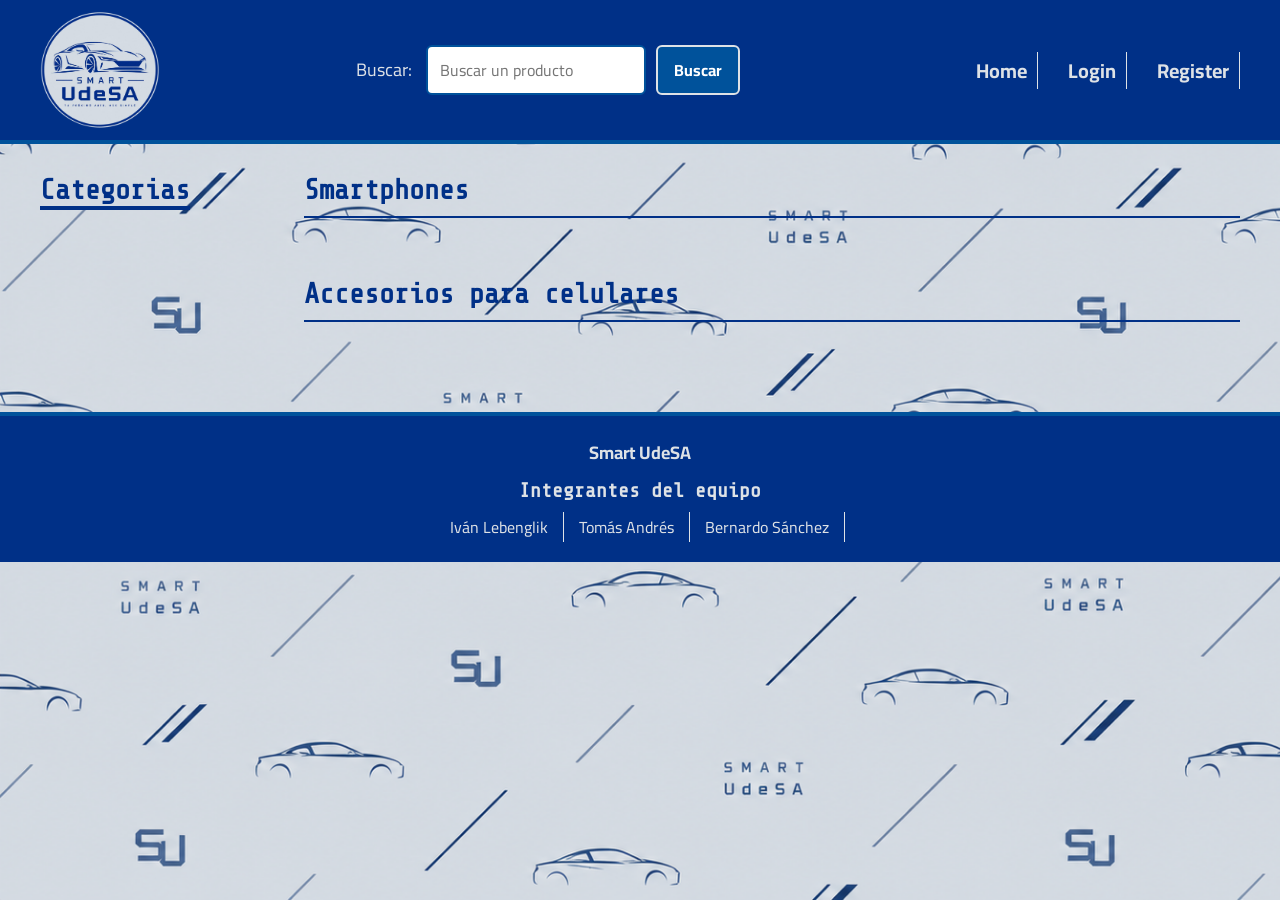
==== commit 4e512429: "cambkio placeholder" ====
--- a/index.html
+++ b/index.html
@@ -22,7 +22,7 @@
         <form class="buscador" action="./search-results.html" method="GET">
             <div>
                 <label for="busqueda">Buscar:</label>
-                <input id="busqueda" type="text" name="busqueda" value="" placeholder="Buscar un auto">
+                <input id="busqueda" type="text" name="busqueda" value="" placeholder="Buscar un producto">
             </div>
             <div>
                 <button type="submit">Buscar</button>
